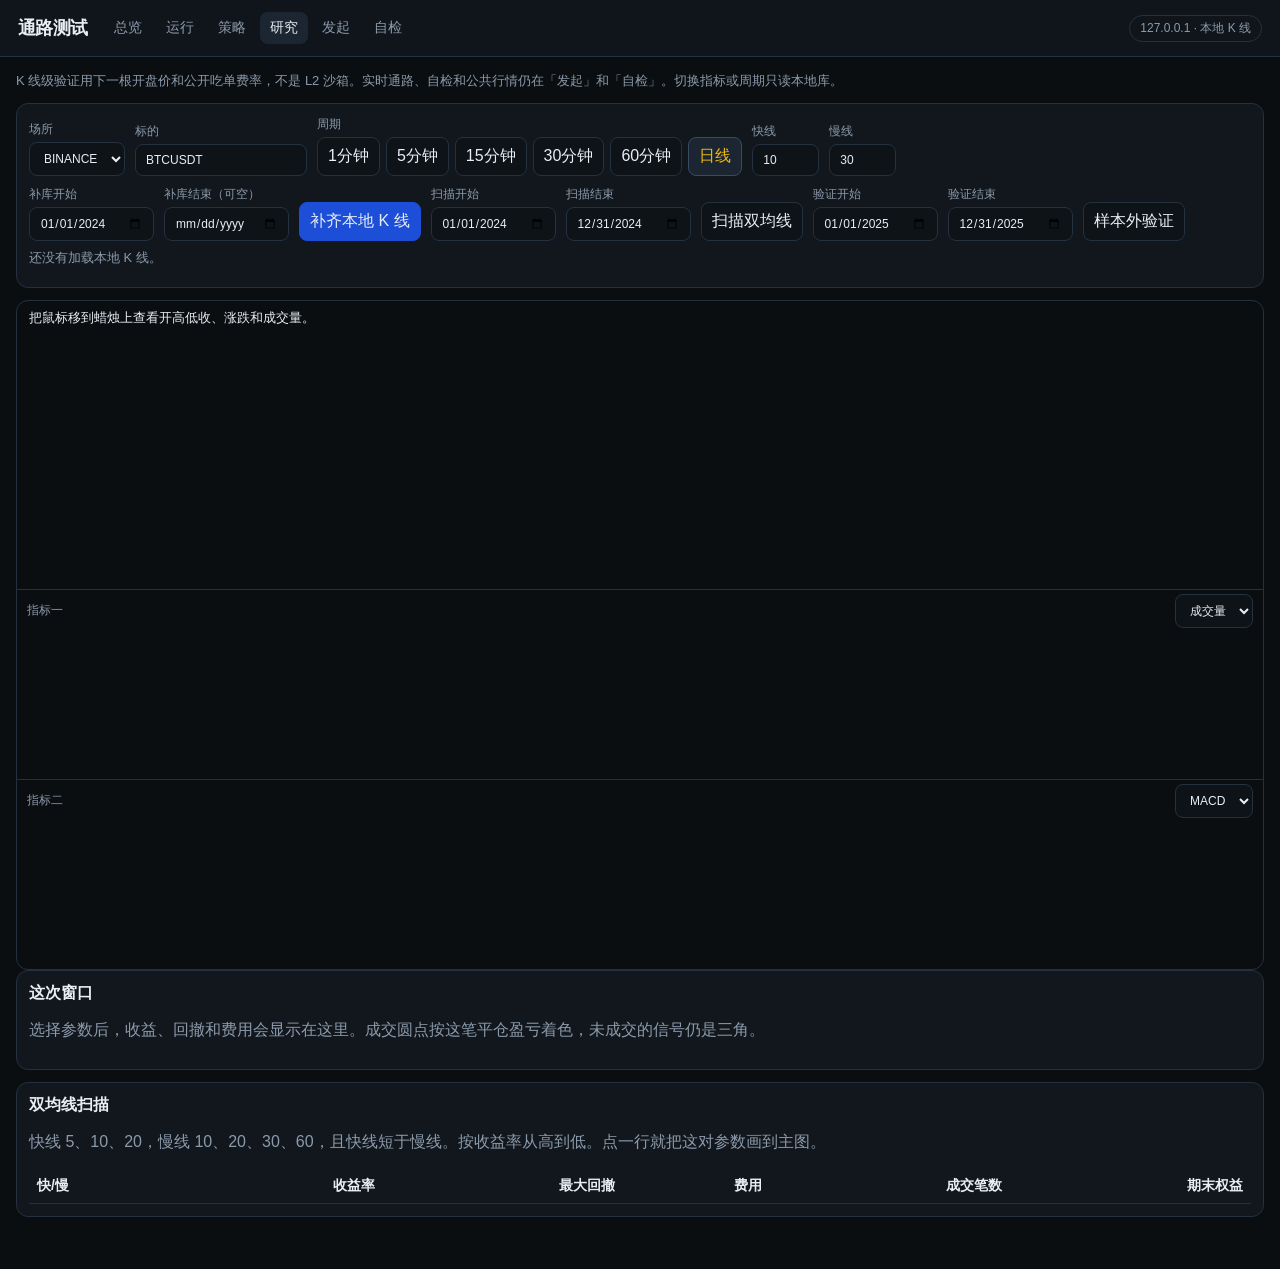
==== src/paper_spot/web/research.html @ f118ab03 "加上本地 K 线研究：补库、双均线扫描和样本外验证。 已收盘 K 线落在 data/bars，研究页用蜡烛图和两个可切换指标窗阅读。交叉在下一根开盘价按公开吃单费率成交，和 L2 沙箱分开。  Co-" ====
<!DOCTYPE html>
<html lang="zh-CN">
<head>
<meta charset="utf-8">
<meta name="viewport" content="width=device-width, initial-scale=1">
<title>研究 · 本地 K 线</title>
<style>
:root {
  --bg: #0b0e11;
  --panel: #12171d;
  --ink: #e8eef4;
  --muted: #8b9aab;
  --line: #243140;
  --red: #ff4d4f;
  --green: #00b578;
  --gold: #f0b90b;
  --blue: #5aa2ff;
}
* { box-sizing: border-box; }
body {
  margin: 0;
  background: var(--bg);
  color: var(--ink);
  font-family: "IBM Plex Sans", "Source Han Sans SC", "Noto Sans SC", sans-serif;
}
a { color: var(--blue); text-decoration: none; }
.top {
  display: flex;
  align-items: center;
  gap: 16px;
  padding: 12px 18px;
  border-bottom: 1px solid var(--line);
  background: #10151b;
  position: sticky;
  top: 0;
  z-index: 5;
}
.brand { color: var(--ink); font-weight: 700; font-size: 18px; letter-spacing: -0.03em; }
nav { display: flex; gap: 4px; flex-wrap: wrap; }
nav a { color: var(--muted); padding: 7px 10px; border-radius: 8px; font-size: 14px; }
nav a.on, nav a:hover { background: #1c2632; color: var(--ink); }
.badge { margin-left: auto; color: var(--muted); font-size: 12px; border: 1px solid var(--line); border-radius: 999px; padding: 4px 10px; }
main { padding: 14px 16px 40px; }
.toolbar, .result, .rank {
  background: var(--panel);
  border: 1px solid var(--line);
  border-radius: 12px;
  padding: 12px;
  margin-bottom: 12px;
}
.row { display: flex; flex-wrap: wrap; gap: 10px; align-items: end; }
label { display: flex; flex-direction: column; gap: 4px; color: var(--muted); font-size: 12px; }
input, select, button {
  background: #0e1318;
  color: var(--ink);
  border: 1px solid var(--line);
  border-radius: 8px;
  padding: 8px 10px;
  font: inherit;
}
button { cursor: pointer; }
button.primary { background: #1d4ed8; border-color: #1d4ed8; }
button.on { background: #1c2632; color: var(--gold); border-color: #3a4b60; }
.periods { display: flex; gap: 6px; flex-wrap: wrap; }
.note { color: var(--muted); font-size: 13px; line-height: 1.5; margin: 0 0 12px; }
#status { min-height: 1.3em; font-size: 13px; color: var(--muted); margin: 8px 0; }
#status.error { color: var(--red); }
.chart-wrap {
  position: relative;
  background: #0b0e11;
  border: 1px solid var(--line);
  border-radius: 12px;
  overflow: hidden;
  height: min(760px, calc(100vh - 230px));
  min-height: 520px;
  display: flex;
  flex-direction: column;
}
.legend {
  position: absolute;
  z-index: 3;
  left: 12px;
  top: 8px;
  font-size: 13px;
  font-variant-numeric: tabular-nums;
  pointer-events: none;
  color: var(--ink);
  line-height: 1.45;
}
.legend b { font-weight: 650; margin-right: 8px; }
.up { color: var(--red); }
.down { color: var(--green); }
.pane-head {
  display: flex;
  justify-content: space-between;
  align-items: center;
  padding: 4px 10px;
  border-top: 1px solid var(--line);
  color: var(--muted);
  font-size: 12px;
}
#pane-main { flex: 1 1 0; min-height: 0; }
.subpane { flex: 0 0 22%; min-height: 0; }
table { width: 100%; border-collapse: collapse; font-variant-numeric: tabular-nums; }
th, td { text-align: right; padding: 8px; border-bottom: 1px solid var(--line); font-size: 14px; }
th:first-child, td:first-child { text-align: left; }
tr.clickable { cursor: pointer; }
tr.clickable:hover, tr.picked { background: #18222d; }
.muted { color: var(--muted); }
h2 { font-size: 16px; margin: 0 0 8px; }
@media (max-width: 800px) {
  .badge { display: none; }
  .chart-wrap { height: auto; min-height: 640px; }
  #pane-main { height: 300px; flex: none; }
  .subpane { height: 130px; flex: none; }
}
</style>
</head>
<body>
<header class="top">
  <a class="brand" href="/">通路测试</a>
  <nav>
    <a href="/">总览</a>
    <a href="/runs">运行</a>
    <a href="/strategy">策略</a>
    <a class="on" href="/research">研究</a>
    <a href="/start">发起</a>
    <a href="/check">自检</a>
  </nav>
  <span class="badge">127.0.0.1 · 本地 K 线</span>
</header>
<main>
  <p class="note" id="method-note">K 线级验证用下一根开盘价和公开吃单费率，不是 L2 沙箱。实时通路、自检和公共行情仍在「发起」和「自检」。切换指标或周期只读本地库。</p>
  <section class="toolbar">
    <div class="row">
      <label>场所
        <select id="venue">
          <option value="BINANCE">BINANCE</option>
          <option value="BYBIT">BYBIT</option>
          <option value="OKX">OKX</option>
        </select>
      </label>
      <label>标的
        <input id="symbol" value="BTCUSDT" spellcheck="false" autocomplete="off">
      </label>
      <div>
        <div class="muted" style="font-size:12px;margin-bottom:4px;">周期</div>
        <div class="periods" id="periods">
          <button type="button" data-interval="1m">1分钟</button>
          <button type="button" data-interval="5m">5分钟</button>
          <button type="button" data-interval="15m">15分钟</button>
          <button type="button" data-interval="30m">30分钟</button>
          <button type="button" data-interval="1h">60分钟</button>
          <button type="button" data-interval="1d" class="on">日线</button>
        </div>
      </div>
      <label>快线
        <input id="fast" type="number" min="1" max="600" value="10">
      </label>
      <label>慢线
        <input id="slow" type="number" min="2" max="600" value="30">
      </label>
    </div>
    <div class="row" style="margin-top:10px;">
      <label>补库开始
        <input id="sync-start" type="date" value="2024-01-01">
      </label>
      <label>补库结束（可空）
        <input id="sync-end" type="date">
      </label>
      <button class="primary" id="sync" type="button">补齐本地 K 线</button>
      <label>扫描开始
        <input id="search-start" type="date" value="2024-01-01">
      </label>
      <label>扫描结束
        <input id="search-end" type="date" value="2024-12-31">
      </label>
      <button id="scan" type="button">扫描双均线</button>
      <label>验证开始
        <input id="valid-start" type="date" value="2025-01-01">
      </label>
      <label>验证结束
        <input id="valid-end" type="date" value="2025-12-31">
      </label>
      <button id="validate" type="button">样本外验证</button>
    </div>
    <div id="status">还没有加载本地 K 线。</div>
  </section>
  <section class="chart-wrap" id="chart-wrap">
    <div class="legend" id="legend">把鼠标移到蜡烛上查看开高低收、涨跌和成交量。</div>
    <div id="pane-main"></div>
    <div class="pane-head"><span>指标一</span>
      <select id="ind1">
        <option value="volume">成交量</option>
        <option value="macd">MACD</option>
        <option value="rsi">RSI</option>
        <option value="kdj">KDJ</option>
        <option value="atr">ATR</option>
        <option value="obv">OBV</option>
      </select>
    </div>
    <div id="pane-1" class="subpane"></div>
    <div class="pane-head"><span>指标二</span>
      <select id="ind2">
        <option value="volume">成交量</option>
        <option value="macd" selected>MACD</option>
        <option value="rsi">RSI</option>
        <option value="kdj">KDJ</option>
        <option value="atr">ATR</option>
        <option value="obv">OBV</option>
      </select>
    </div>
    <div id="pane-2" class="subpane"></div>
  </section>
  <section class="result" id="result">
    <h2>这次窗口</h2>
    <p class="muted" id="summary">选择参数后，收益、回撤和费用会显示在这里。成交圆点按这笔平仓盈亏着色，未成交的信号仍是三角。</p>
  </section>
  <section class="rank">
    <h2>双均线扫描</h2>
    <p class="muted">快线 5、10、20，慢线 10、20、30、60，且快线短于慢线。按收益率从高到低。点一行就把这对参数画到主图。</p>
    <table>
      <thead>
        <tr><th>快/慢</th><th>收益率</th><th>最大回撤</th><th>费用</th><th>成交笔数</th><th>期末权益</th></tr>
      </thead>
      <tbody id="rank-body"></tbody>
    </table>
  </section>
</main>
<script src="/research/lightweight-charts.standalone.production.js"></script>
<script src="/research/app.js"></script>
</body>
</html>
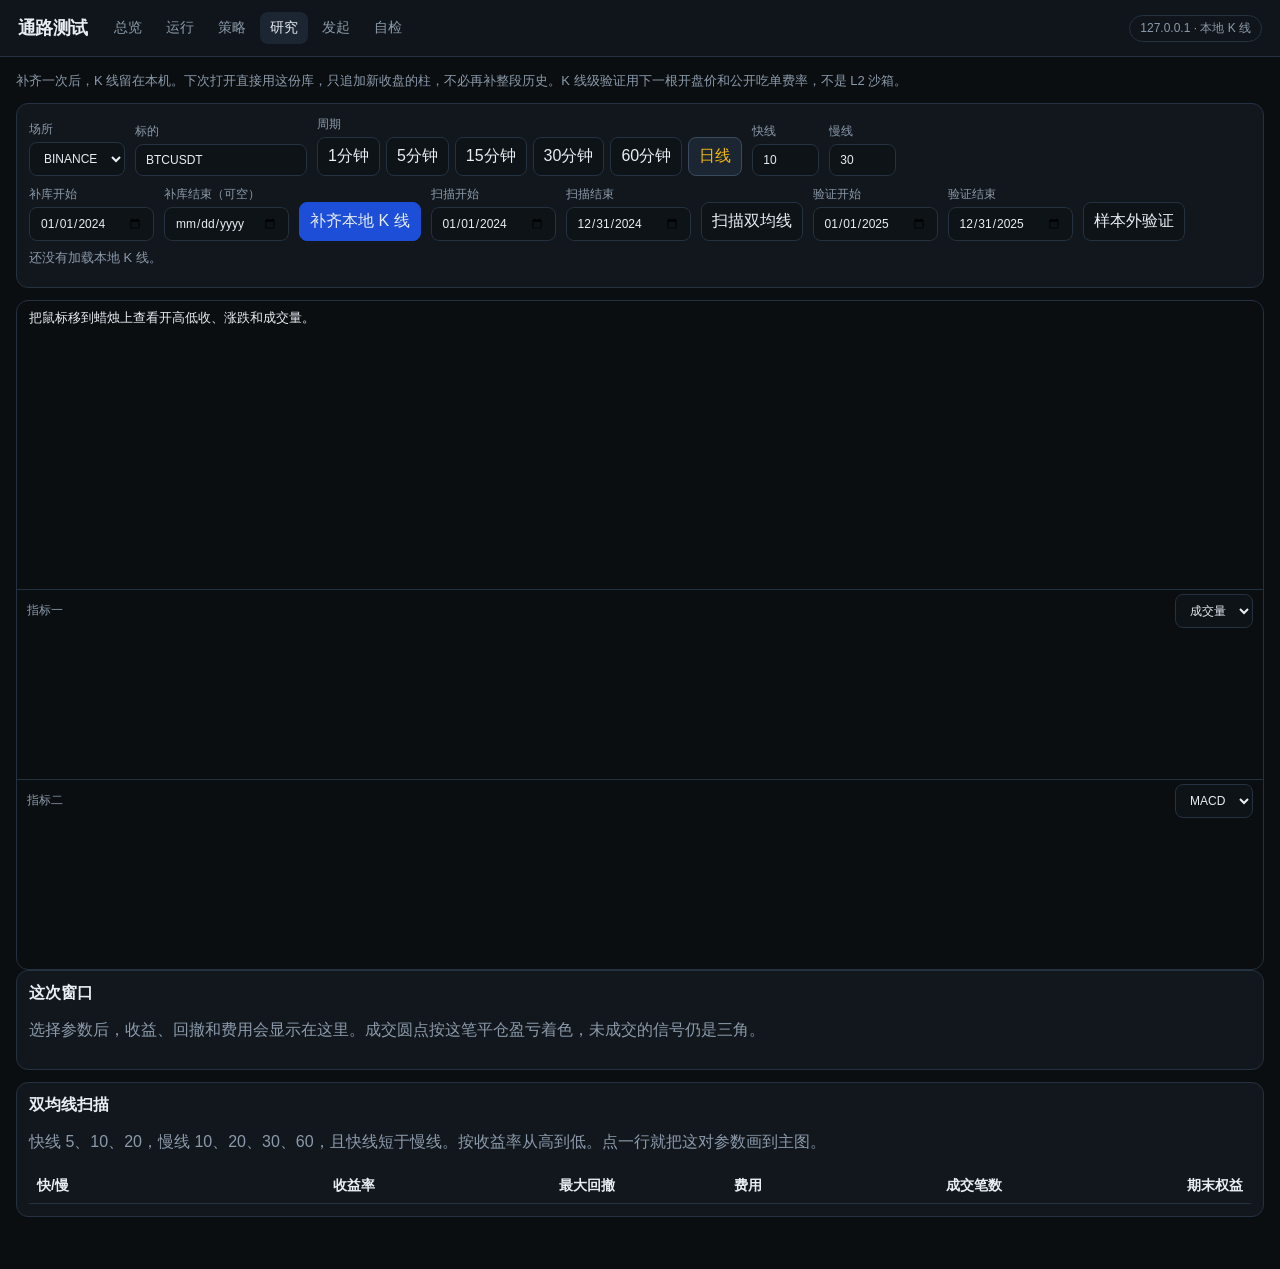
==== commit a9df9c04: "补齐后的 K 线留在本地，下次打开直接用。 已有库只追加最后一根之后新收盘的柱，不再重下整段历史。  Co-authored-by: zzladd <zzladd@users.noreply.gith" ====
--- a/src/paper_spot/web/research.html
+++ b/src/paper_spot/web/research.html
@@ -130,7 +130,7 @@
   <span class="badge">127.0.0.1 · 本地 K 线</span>
 </header>
 <main>
-  <p class="note" id="method-note">K 线级验证用下一根开盘价和公开吃单费率，不是 L2 沙箱。实时通路、自检和公共行情仍在「发起」和「自检」。切换指标或周期只读本地库。</p>
+  <p class="note" id="method-note">补齐一次后，K 线留在本机。下次打开直接用这份库，只追加新收盘的柱，不必再补整段历史。K 线级验证用下一根开盘价和公开吃单费率，不是 L2 沙箱。</p>
   <section class="toolbar">
     <div class="row">
       <label>场所
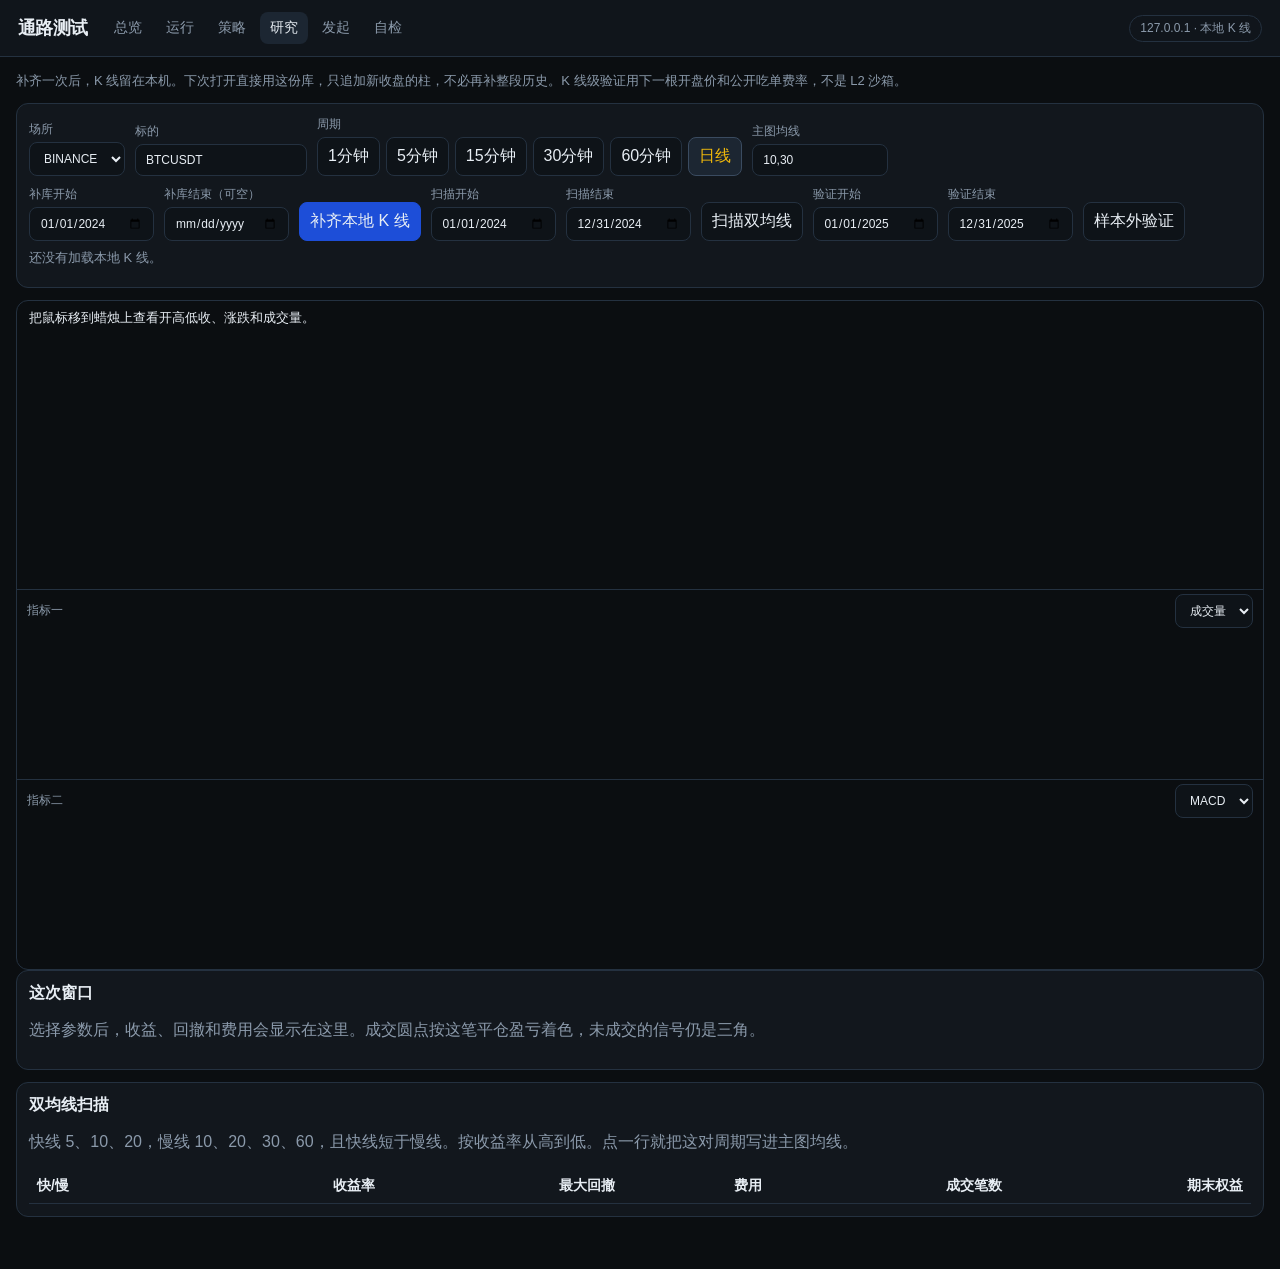
==== commit 3b66c9c3: "主图均线可以改成任意周期，例如 8,23。 最多四条。两条以上时，交叉用最短和最长的两条。  Co-authored-by: zzladd <zzladd@users.noreply.github.c" ====
--- a/src/paper_spot/web/research.html
+++ b/src/paper_spot/web/research.html
@@ -50,6 +50,7 @@
 }
 .row { display: flex; flex-wrap: wrap; gap: 10px; align-items: end; }
 label { display: flex; flex-direction: column; gap: 4px; color: var(--muted); font-size: 12px; }
+label input.mas { width: 8.5rem; }
 input, select, button {
   background: #0e1318;
   color: var(--ink);
@@ -154,11 +155,8 @@
           <button type="button" data-interval="1d" class="on">日线</button>
         </div>
       </div>
-      <label>快线
-        <input id="fast" type="number" min="1" max="600" value="10">
-      </label>
-      <label>慢线
-        <input id="slow" type="number" min="2" max="600" value="30">
+      <label>主图均线
+        <input id="mas" class="mas" value="10,30" spellcheck="false" placeholder="8,23" title="逗号分隔，例如 8,23。最多 4 条。交叉用最短和最长的两条。">
       </label>
     </div>
     <div class="row" style="margin-top:10px;">
@@ -218,7 +216,7 @@
   </section>
   <section class="rank">
     <h2>双均线扫描</h2>
-    <p class="muted">快线 5、10、20，慢线 10、20、30、60，且快线短于慢线。按收益率从高到低。点一行就把这对参数画到主图。</p>
+    <p class="muted">快线 5、10、20，慢线 10、20、30、60，且快线短于慢线。按收益率从高到低。点一行就把这对周期写进主图均线。</p>
     <table>
       <thead>
         <tr><th>快/慢</th><th>收益率</th><th>最大回撤</th><th>费用</th><th>成交笔数</th><th>期末权益</th></tr>
